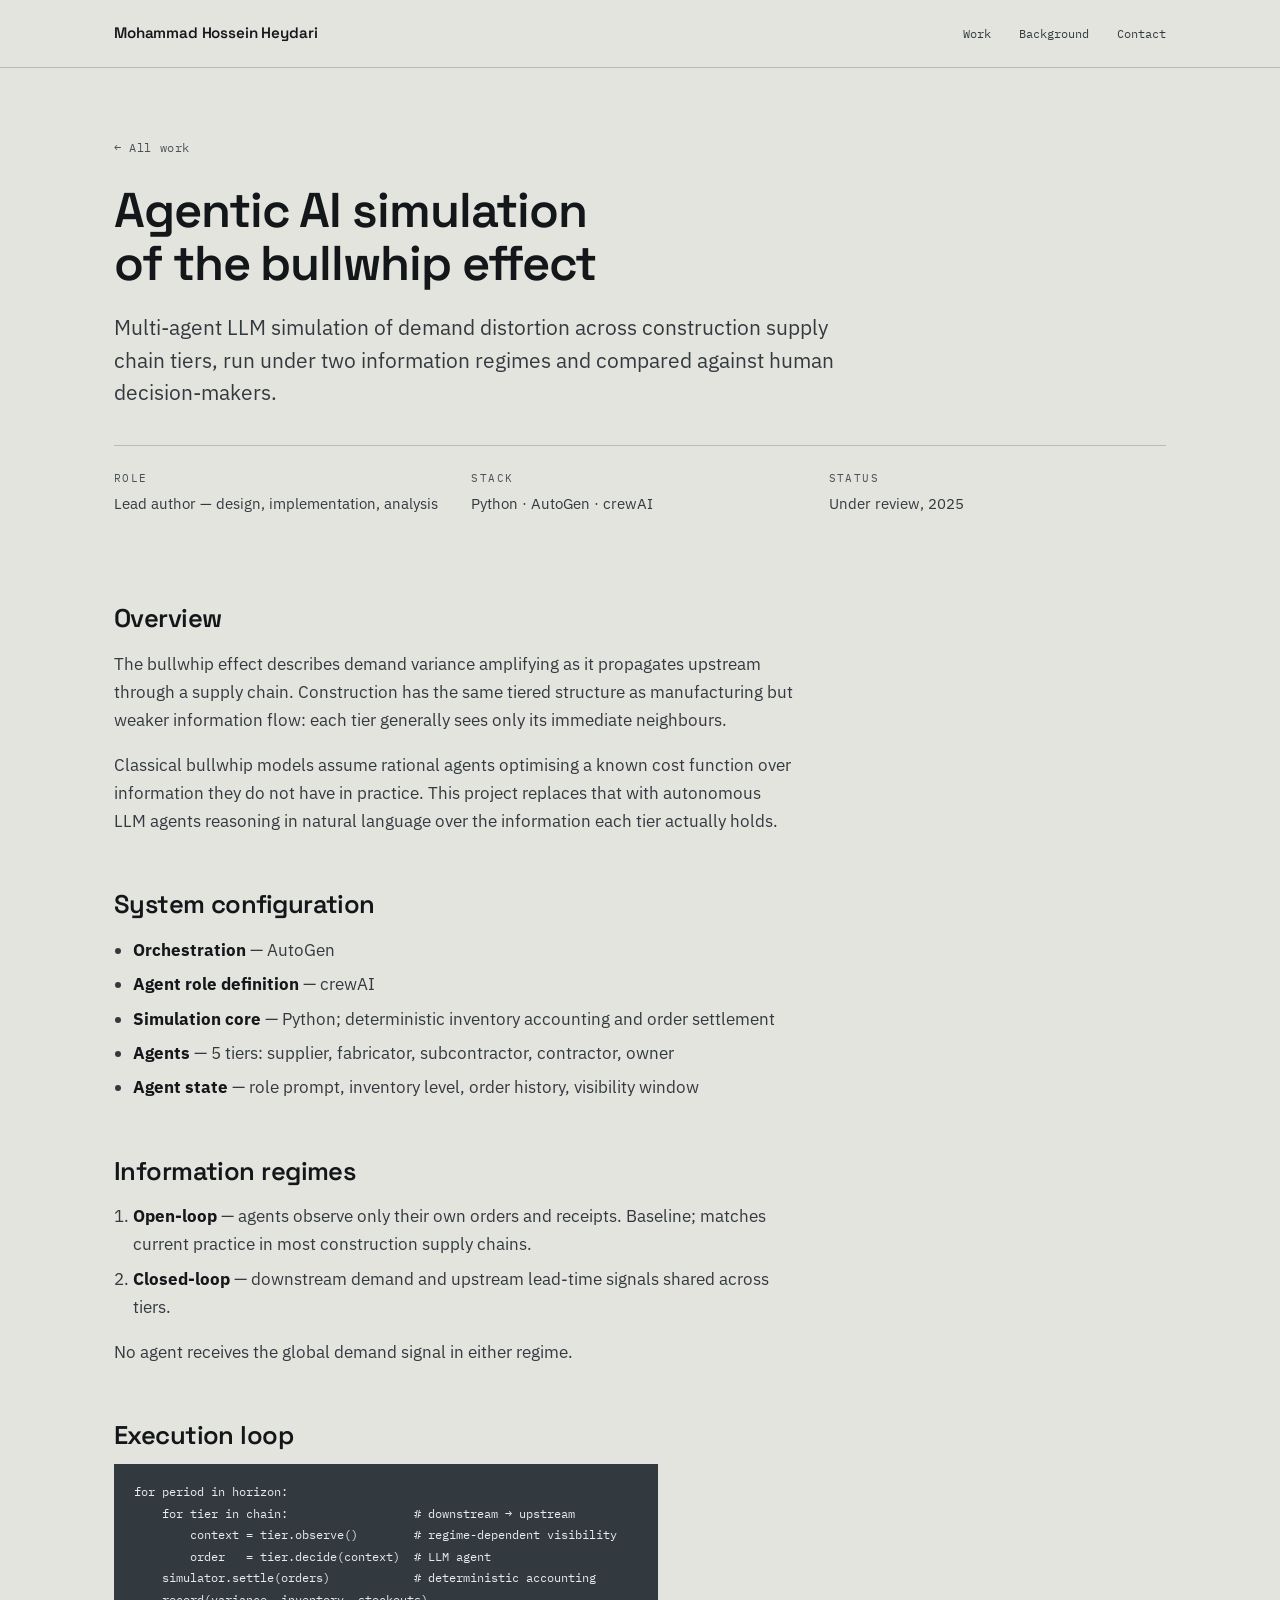
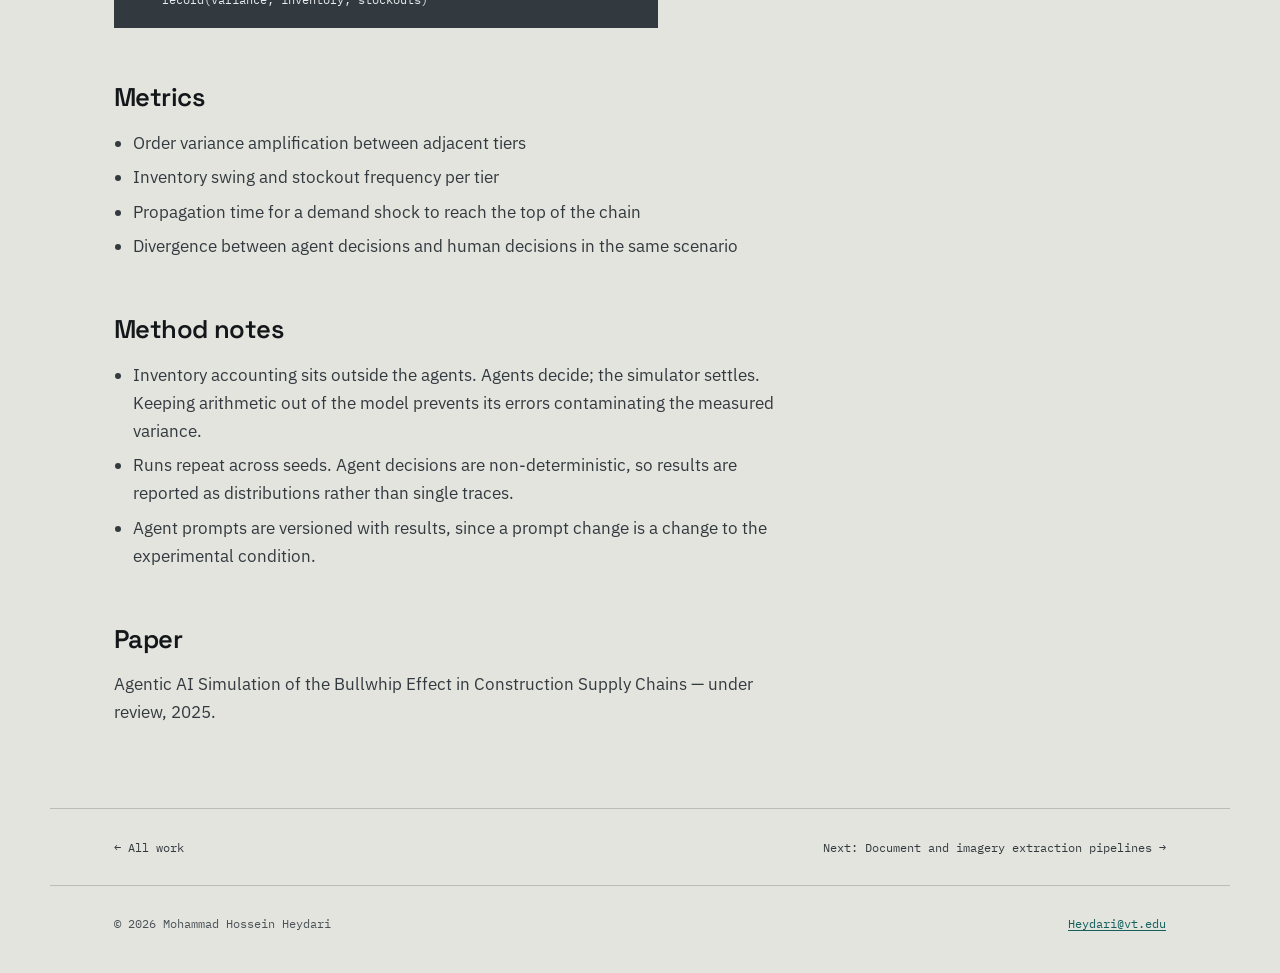
==== agentic-bullwhip.html @ 28dfcdeb "Add files via upload" ====
<!DOCTYPE html>
<html lang="en">
<head>
<meta charset="utf-8">
<meta name="viewport" content="width=device-width, initial-scale=1">
<title>Agentic AI simulation of the bullwhip effect — Mohammad Hossein Heydari</title>
<meta name="description" content="Multi-agent LLM simulation of demand distortion across five construction supply chain tiers, run under open-loop and closed-loop information regimes.">
<link rel="icon" href="../favicon.svg" type="image/svg+xml">
<link rel="preconnect" href="https://fonts.googleapis.com">
<link rel="preconnect" href="https://fonts.gstatic.com" crossorigin>
<link href="https://fonts.googleapis.com/css2?family=IBM+Plex+Mono:wght@400;500&family=IBM+Plex+Sans:wght@400;500;600&family=Space+Grotesk:wght@500;600;700&display=swap" rel="stylesheet">
<link rel="stylesheet" href="../style.css">
</head>
<body>

<a class="skip" href="#main">Skip to content</a>

<header class="masthead">
  <div class="wrap">
    <a class="wordmark" href="../index.html">Mohammad Hossein Heydari</a>
    <nav aria-label="Sections">
      <a href="../index.html#work">Work</a>
      <a href="../index.html#background">Background</a>
      <a href="../index.html#contact">Contact</a>
    </nav>
  </div>
</header>

<main id="main">

  <section class="doc wrap">
    <a class="back" href="../index.html#work">← All work</a>
    <h1>Agentic AI simulation of the bullwhip effect</h1>
    <p class="lede">
      Multi-agent LLM simulation of demand distortion across construction supply chain tiers, run
      under two information regimes and compared against human decision-makers.
    </p>

    <div class="doc-meta">
      <div><span class="k">Role</span><span class="v">Lead author — design, implementation, analysis</span></div>
      <div><span class="k">Stack</span><span class="v">Python · AutoGen · crewAI</span></div>
      <div><span class="k">Status</span><span class="v">Under review, 2025</span></div>
    </div>
  </section>

  <section class="prose wrap">

    <h2>Overview</h2>
    <p>
      The bullwhip effect describes demand variance amplifying as it propagates upstream through a
      supply chain. Construction has the same tiered structure as manufacturing but weaker
      information flow: each tier generally sees only its immediate neighbours.
    </p>
    <p>
      Classical bullwhip models assume rational agents optimising a known cost function over
      information they do not have in practice. This project replaces that with autonomous LLM
      agents reasoning in natural language over the information each tier actually holds.
    </p>

    <h2>System configuration</h2>
    <ul>
      <li><strong>Orchestration</strong> — AutoGen</li>
      <li><strong>Agent role definition</strong> — crewAI</li>
      <li><strong>Simulation core</strong> — Python; deterministic inventory accounting and order settlement</li>
      <li><strong>Agents</strong> — 5 tiers: supplier, fabricator, subcontractor, contractor, owner</li>
      <li><strong>Agent state</strong> — role prompt, inventory level, order history, visibility window</li>
    </ul>

    <h2>Information regimes</h2>
    <ol>
      <li><strong>Open-loop</strong> — agents observe only their own orders and receipts. Baseline; matches current practice in most construction supply chains.</li>
      <li><strong>Closed-loop</strong> — downstream demand and upstream lead-time signals shared across tiers.</li>
    </ol>
    <p>No agent receives the global demand signal in either regime.</p>

    <h2>Execution loop</h2>
    <pre><code>for period in horizon:
    for tier in chain:                  # downstream → upstream
        context = tier.observe()        # regime-dependent visibility
        order   = tier.decide(context)  # LLM agent
    simulator.settle(orders)            # deterministic accounting
    record(variance, inventory, stockouts)</code></pre>

    <h2>Metrics</h2>
    <ul>
      <li>Order variance amplification between adjacent tiers</li>
      <li>Inventory swing and stockout frequency per tier</li>
      <li>Propagation time for a demand shock to reach the top of the chain</li>
      <li>Divergence between agent decisions and human decisions in the same scenario</li>
    </ul>

    <h2>Method notes</h2>
    <ul>
      <li>Inventory accounting sits outside the agents. Agents decide; the simulator settles. Keeping arithmetic out of the model prevents its errors contaminating the measured variance.</li>
      <li>Runs repeat across seeds. Agent decisions are non-deterministic, so results are reported as distributions rather than single traces.</li>
      <li>Agent prompts are versioned with results, since a prompt change is a change to the experimental condition.</li>
    </ul>

    <h2>Paper</h2>
    <p>Agentic AI Simulation of the Bullwhip Effect in Construction Supply Chains — under review, 2025.</p>
  </section>

  <nav class="wrap pager" aria-label="More work">
    <a href="../index.html#work">← All work</a>
    <a href="document-pipelines.html">Next: Document and imagery extraction pipelines →</a>
  </nav>

</main>

<footer class="wrap colophon">
  <span>© 2026 Mohammad Hossein Heydari</span>
  <span><a href="mailto:Heydari@vt.edu">Heydari@vt.edu</a></span>
</footer>

</body>
</html>
---- style.css ----
/* ==========================================================================
   Mohammad Hossein Heydari
   Palette : concrete / graphite / hi-vis amber / deep teal
   Type    : Space Grotesk (display) · IBM Plex Sans (body) · IBM Plex Mono (data)
   ========================================================================== */

:root {
  --concrete:   #E4E4DF;
  --paper:      #F3F3EF;
  --ink:        #14171A;
  --graphite:   #333A3F;
  --graphite-2: #4A5257;
  --hivis:      #F0B429;
  --teal:       #14605C;
  --rule:       #BCBCB3;
  --rule-strong:#9C9C92;
  --rule-dark:  rgba(255, 255, 255, 0.14);

  --display: "Space Grotesk", "Helvetica Neue", sans-serif;
  --body:    "IBM Plex Sans", system-ui, -apple-system, sans-serif;
  --mono:    "IBM Plex Mono", ui-monospace, "SF Mono", monospace;

  --measure: 68ch;
  --gutter: clamp(1.25rem, 5vw, 5rem);
  --max: 1180px;
}

*, *::before, *::after { box-sizing: border-box; }

html {
  -webkit-text-size-adjust: 100%;
  scroll-behavior: smooth;
  scroll-padding-top: 5rem;
}

@media (prefers-reduced-motion: reduce) {
  html { scroll-behavior: auto; }
  *, *::before, *::after {
    animation-duration: 0.01ms !important;
    animation-iteration-count: 1 !important;
    transition-duration: 0.01ms !important;
  }
}

body {
  margin: 0;
  background: var(--concrete);
  color: var(--ink);
  font-family: var(--body);
  font-size: clamp(1rem, 0.96rem + 0.2vw, 1.0625rem);
  line-height: 1.65;
  -webkit-font-smoothing: antialiased;
}

img, svg, video, iframe { max-width: 100%; display: block; }

a {
  color: var(--teal);
  text-underline-offset: 0.18em;
  text-decoration-thickness: 1px;
}
a:hover { color: var(--ink); }

:focus-visible {
  outline: 2px solid var(--teal);
  outline-offset: 3px;
  border-radius: 2px;
}

.skip {
  position: absolute; left: -9999px; top: 0;
  background: var(--ink); color: var(--paper);
  padding: 0.75rem 1rem; z-index: 100;
}
.skip:focus { left: 0; }

.wrap {
  width: 100%;
  max-width: var(--max);
  margin-inline: auto;
  padding-inline: var(--gutter);
}

/* ---------- Type -------------------------------------------------------- */

h1, h2, h3, h4 {
  font-family: var(--display);
  font-weight: 600;
  line-height: 1.08;
  letter-spacing: -0.022em;
  margin: 0;
  text-wrap: balance;
}

.eyebrow {
  font-family: var(--mono);
  font-size: 0.72rem;
  letter-spacing: 0.16em;
  text-transform: uppercase;
  color: var(--graphite-2);
  margin: 0 0 1.25rem;
  max-width: none;
}

.lede {
  font-size: clamp(1.0625rem, 1rem + 0.45vw, 1.3125rem);
  line-height: 1.55;
  max-width: 56ch;
  color: var(--graphite);
}

p { max-width: var(--measure); }

/* ---------- Masthead ---------------------------------------------------- */

.masthead {
  border-bottom: 1px solid var(--rule);
  position: sticky;
  top: 0;
  background: color-mix(in srgb, var(--concrete) 92%, transparent);
  backdrop-filter: blur(8px);
  z-index: 50;
}

.masthead .wrap {
  display: flex;
  align-items: baseline;
  justify-content: space-between;
  gap: 0.75rem 1.5rem;
  padding-block: 0.9rem;
  flex-wrap: wrap;
}

.wordmark {
  font-family: var(--display);
  font-weight: 600;
  font-size: 0.95rem;
  letter-spacing: -0.01em;
  text-decoration: none;
  color: var(--ink);
}
.wordmark span { color: var(--graphite-2); font-weight: 400; }

.masthead nav {
  display: flex;
  gap: clamp(0.85rem, 2.5vw, 1.75rem);
  font-family: var(--mono);
  font-size: 0.78rem;
}
.masthead nav a {
  color: var(--graphite);
  text-decoration: none;
  display: inline-block;
  padding-block: 0.55rem;   /* 44px effective tap target */
}
.masthead nav a:hover { color: var(--ink); text-decoration: underline; }

/* ---------- Hero -------------------------------------------------------- */

.hero { padding-block: clamp(3.5rem, 9vw, 7rem) clamp(2rem, 5vw, 3.5rem); }

.hero h1 {
  font-size: clamp(2.05rem, 1.2rem + 4.2vw, 4.15rem);
  max-width: 19ch;
  margin-bottom: 1.5rem;
}
.hero h1 em {
  font-style: normal;
  box-shadow: inset 0 -0.34em 0 var(--hivis);
}

.hero-meta {
  margin-top: 2.5rem;
  display: flex;
  flex-wrap: wrap;
  gap: 0.6rem 1.5rem;
  font-family: var(--mono);
  font-size: 0.8rem;
  color: var(--graphite-2);
  max-width: none;
}
.hero-meta a { color: var(--graphite); display: inline-block; padding-block: 0.35rem; }

/* optional hero portrait — uncomment the <img> in index.html once photo.jpg exists */
.hero-top { display: grid; gap: clamp(1.5rem, 4vw, 3rem); align-items: start; }
@media (min-width: 860px) {
  .hero-top { grid-template-columns: minmax(0,1fr) 180px; }
  .hero-portrait { order: 2; }
}
.hero-portrait img {
  width: 100%;
  max-width: 180px;
  aspect-ratio: 1;
  object-fit: cover;
  border: 1px solid var(--rule-strong);
  filter: grayscale(1) contrast(1.04);
}

/* ---------- Signature: the chain ---------------------------------------- */

.chain {
  margin-top: clamp(2.75rem, 7vw, 4.5rem);
  border-top: 1px solid var(--rule);
  border-bottom: 1px solid var(--rule);
  padding-block: 1.75rem;
}

.chain svg { width: 100%; height: auto; overflow: visible; }

.chain .spine { stroke: var(--rule); stroke-width: 1.5; }
.chain .node-dot { fill: var(--concrete); stroke: var(--graphite); stroke-width: 1.5; }
.chain .node-label {
  font-family: var(--mono);
  font-size: 9.5px;
  letter-spacing: 0.08em;
  fill: var(--graphite-2);
  text-transform: uppercase;
}

.chain-caption {
  font-family: var(--mono);
  font-size: 0.7rem;
  letter-spacing: 0.13em;
  text-transform: uppercase;
  color: var(--graphite-2);
  margin: 1rem 0 0;
  max-width: none;
}

.pulse-fwd, .pulse-rev { r: 4.5; }
.pulse-fwd { fill: var(--hivis); animation: run-fwd 5.5s cubic-bezier(.5,0,.5,1) infinite; }
.pulse-rev { fill: var(--teal);  animation: run-rev 5.5s cubic-bezier(.5,0,.5,1) infinite 2.75s; }

@keyframes run-fwd {
  0%   { transform: translateX(0);     opacity: 0; }
  8%   { opacity: 1; }
  92%  { opacity: 1; }
  100% { transform: translateX(760px); opacity: 0; }
}
@keyframes run-rev {
  0%   { transform: translateX(760px); opacity: 0; }
  8%   { opacity: 1; }
  92%  { opacity: 1; }
  100% { transform: translateX(0);     opacity: 0; }
}
@media (prefers-reduced-motion: reduce) {
  .pulse-fwd, .pulse-rev { opacity: 1; }
  .pulse-rev { transform: translateX(760px); }
}

/* ---------- Sections ---------------------------------------------------- */

.section { padding-block: clamp(3.25rem, 8vw, 5.5rem); }
.section + .section { border-top: 1px solid var(--rule); }
.section + .band, .band + .section { border-top: none; }

.section-head { margin-bottom: clamp(2rem, 4vw, 3rem); }
.section-head h2 { font-size: clamp(1.5rem, 1.15rem + 1.5vw, 2.15rem); }
.section-head p { margin: 0.9rem 0 0; color: var(--graphite); }

.band { background: var(--graphite); color: var(--concrete); }
.band h2, .band h3 { color: var(--paper); }
.band .eyebrow, .band .section-head p { color: #B9C0C4; }
.band a { color: var(--hivis); }
.band a:hover { color: var(--paper); }

/* ---------- Work cards -------------------------------------------------- */

.work { display: grid; gap: 1.25rem; }
@media (min-width: 900px) { .work { grid-template-columns: 1fr 1fr; } }

.card {
  position: relative;
  background: var(--paper);
  border: 1px solid var(--rule-strong);
  padding: clamp(1.5rem, 3vw, 2.15rem);
  display: flex;
  flex-direction: column;
  gap: 0.85rem;
  transition: transform 180ms ease, box-shadow 180ms ease, border-color 180ms ease;
}
.card:hover {
  transform: translateY(-2px);
  border-color: var(--graphite-2);
  box-shadow: 0 8px 22px rgba(20, 23, 26, 0.09);
}
.card:focus-within { border-color: var(--teal); }

.card .kicker {
  font-family: var(--mono);
  font-size: 0.7rem;
  letter-spacing: 0.13em;
  text-transform: uppercase;
  color: var(--teal);
  margin: 0;
  max-width: none;
}
.card h3 { font-size: 1.2rem; letter-spacing: -0.015em; }

/* whole card clickable, link text still the accessible name */
.card h3 a { color: inherit; text-decoration: none; }
.card h3 a::after { content: ""; position: absolute; inset: 0; }
.card:hover h3 a { text-decoration: underline; }

.card p { margin: 0; font-size: 0.95rem; color: var(--graphite); max-width: none; }

.card-feature { border-left: 3px solid var(--hivis); }
@media (min-width: 900px) { .card-feature { grid-column: 1 / -1; } }
.card-feature h3 { font-size: clamp(1.35rem, 1.1rem + 1vw, 1.75rem); }

.tags {
  list-style: none;
  margin: 0.35rem 0 0;
  padding: 0;
  display: flex;
  flex-wrap: wrap;
  gap: 0.4rem;
}
.tags li {
  font-family: var(--mono);
  font-size: 0.7rem;
  padding: 0.2rem 0.5rem;
  border: 1px solid var(--rule);
  color: var(--graphite-2);
  background: var(--concrete);
}

.readmore {
  margin-top: auto;
  padding-top: 0.5rem;
  font-family: var(--mono);
  font-size: 0.74rem;
  letter-spacing: 0.06em;
  color: var(--teal);
  max-width: none;
}

/* ---------- Compact list ------------------------------------------------ */

.listing { list-style: none; margin: 0; padding: 0; }
.listing li {
  display: grid;
  gap: 0.15rem 1.5rem;
  padding-block: 0.95rem;
  border-bottom: 1px solid var(--rule);
  font-size: 0.94rem;
  color: var(--graphite);
}
@media (min-width: 720px) { .listing li { grid-template-columns: 5rem 1fr; } }
.listing .yr { font-family: var(--mono); font-size: 0.76rem; color: var(--graphite-2); }
.listing strong { color: var(--ink); font-weight: 600; }

/* ---------- Roles / timeline -------------------------------------------- */

.roles { display: grid; }

.role {
  display: grid;
  gap: 0.25rem 2rem;
  padding-block: 1.45rem;
  border-bottom: 1px solid var(--rule-dark);
}
@media (min-width: 780px) { .role { grid-template-columns: 12rem 1fr; align-items: baseline; } }
.role:last-child { border-bottom: none; }

.role .when { font-family: var(--mono); font-size: 0.76rem; color: #A9B2B7; max-width: none; }
.role h3 { font-size: 1.05rem; margin-bottom: 0.2rem; }
.role .where { font-size: 0.9rem; color: #B9C0C4; margin: 0 0 0.5rem; max-width: none; }
.role p { margin: 0; font-size: 0.94rem; color: #D5DADD; max-width: 64ch; }

/* ---------- Publications ------------------------------------------------ */

.pubs { list-style: none; margin: 0; padding: 0; }
.pub {
  display: grid;
  gap: 0.2rem 1.75rem;
  padding-block: 1.15rem;
  border-bottom: 1px solid var(--rule);
}
@media (min-width: 780px) { .pub { grid-template-columns: 5rem 1fr; } }
.pub .yr { font-family: var(--mono); font-size: 0.78rem; color: var(--graphite-2); max-width: none; }
.pub .title { font-weight: 500; margin: 0; max-width: none; }
.pub .venue { margin: 0.15rem 0 0; font-size: 0.88rem; color: var(--graphite-2); max-width: none; }
.pub em { color: var(--graphite); }

.status {
  display: inline-block;
  font-family: var(--mono);
  font-size: 0.66rem;
  letter-spacing: 0.08em;
  text-transform: uppercase;
  color: var(--teal);
  border: 1px solid currentColor;
  padding: 0.05rem 0.35rem;
  margin-left: 0.4rem;
  white-space: nowrap;
  vertical-align: 0.08em;
}

.pub-note { margin-top: 1.75rem; font-size: 0.94rem; }

/* ---------- Service / awards -------------------------------------------- */

.split { display: grid; gap: clamp(2rem, 5vw, 3.5rem); }
@media (min-width: 860px) { .split { grid-template-columns: 1fr 1fr; } }

.subhead {
  font-family: var(--mono);
  font-size: 0.72rem;
  font-weight: 500;
  letter-spacing: 0.13em;
  text-transform: uppercase;
  color: var(--graphite-2);
  padding-bottom: 0.6rem;
  margin-bottom: 1rem;
  border-bottom: 1px solid var(--rule);
}

.plain { list-style: none; margin: 0; padding: 0; display: grid; gap: 0.75rem; }
.plain li { font-size: 0.95rem; color: var(--graphite); }
.plain strong { color: var(--ink); font-weight: 600; }

.tally {
  display: grid;
  grid-template-columns: auto 1fr;
  gap: 0.3rem 1rem;
  margin: 0;
  font-size: 0.9rem;
}
.tally dt { color: var(--graphite); }
.tally dd { margin: 0; font-family: var(--mono); font-size: 0.82rem; color: var(--graphite-2); }

/* ---------- Toolkit ----------------------------------------------------- */

.kit { display: grid; gap: 1.75rem; }
@media (min-width: 720px)  { .kit { grid-template-columns: repeat(2, 1fr); } }
@media (min-width: 1000px) { .kit { grid-template-columns: repeat(4, 1fr); } }
.kit ul { list-style: none; margin: 0; padding: 0; display: grid; gap: 0.3rem; }
.kit li { font-size: 0.92rem; color: var(--graphite); }

/* ---------- Contact ----------------------------------------------------- */

.contact h2 { font-size: clamp(1.8rem, 1.2rem + 2.6vw, 3rem); max-width: 17ch; }
.contact .lede { margin-top: 1.35rem; }

.contact-links { margin-top: 2rem; display: flex; flex-wrap: wrap; gap: 0.75rem; }

.btn {
  font-family: var(--mono);
  font-size: 0.8rem;
  letter-spacing: 0.05em;
  text-decoration: none;
  padding: 0.7rem 1.1rem;
  border: 1px solid var(--ink);
  color: var(--ink);
  background: transparent;
  transition: background 160ms ease, color 160ms ease;
}
.btn:hover { background: var(--ink); color: var(--concrete); }
.btn-primary { background: var(--hivis); border-color: var(--hivis); }
.btn-primary:hover { background: var(--ink); border-color: var(--ink); }

.colophon {
  border-top: 1px solid var(--rule);
  padding-block: 1.75rem 2.5rem;
  font-family: var(--mono);
  font-size: 0.72rem;
  color: var(--graphite-2);
  display: flex;
  justify-content: space-between;
  flex-wrap: wrap;
  gap: 0.5rem;
}

/* ---------- Interior pages ---------------------------------------------- */

.doc { padding-block: clamp(2.25rem, 6vw, 4rem) 2rem; }
.doc h1 { font-size: clamp(1.9rem, 1.2rem + 3vw, 3.05rem); max-width: 20ch; margin-top: 1.5rem; }
.doc .lede { margin-top: 1.35rem; }

.doc-meta {
  margin-top: 2.25rem;
  padding-top: 1.5rem;
  border-top: 1px solid var(--rule);
  display: grid;
  gap: 1.25rem;
}
@media (min-width: 720px) { .doc-meta { grid-template-columns: repeat(3, 1fr); } }
.doc-meta div { display: grid; gap: 0.3rem; align-content: start; }
.doc-meta .k {
  font-family: var(--mono);
  font-size: 0.68rem;
  letter-spacing: 0.13em;
  text-transform: uppercase;
  color: var(--graphite-2);
}
.doc-meta .v { font-size: 0.94rem; color: var(--graphite); }

.prose { padding-bottom: clamp(2.5rem, 6vw, 4rem); }
.prose h2 {
  font-size: clamp(1.25rem, 1.05rem + 0.9vw, 1.6rem);
  margin-top: clamp(2.5rem, 5vw, 3.5rem);
  margin-bottom: 0.9rem;
}
.prose h3 { font-size: 1.05rem; margin-top: 2rem; margin-bottom: 0.5rem; }
.prose p, .prose li { color: var(--graphite); }
.prose ul, .prose ol { max-width: var(--measure); padding-left: 1.2rem; }
.prose li { margin-bottom: 0.4rem; }
.prose strong { color: var(--ink); }

.prose pre {
  background: var(--graphite);
  color: #E8ECEE;
  padding: 1.1rem 1.25rem;
  overflow-x: auto;
  font-family: var(--mono);
  font-size: 0.84rem;
  line-height: 1.6;
  max-width: var(--measure);
}
.prose code { font-family: var(--mono); font-size: 0.88em; }
.prose p code, .prose li code {
  background: var(--paper);
  border: 1px solid var(--rule);
  padding: 0.05rem 0.3rem;
}

.callout {
  border-left: 3px solid var(--hivis);
  background: var(--paper);
  padding: 1.1rem 1.35rem;
  margin: 2rem 0;
  max-width: var(--measure);
}
.callout p { margin: 0; }

/* video / demo embed — 16:9, responsive */
.media { margin: 2rem 0; max-width: var(--measure); }
.media-frame {
  position: relative;
  aspect-ratio: 16 / 9;
  background: var(--graphite);
  border: 1px solid var(--rule);
  overflow: hidden;
}
.media-frame iframe,
.media-frame video { position: absolute; inset: 0; width: 100%; height: 100%; border: 0; }
.media-frame .pending {
  position: absolute;
  inset: 0;
  display: grid;
  place-content: center;
  gap: 0.5rem;
  text-align: center;
  padding: 1.5rem;
  font-family: var(--mono);
  font-size: 0.78rem;
  letter-spacing: 0.08em;
  text-transform: uppercase;
  color: #9AA3A8;
}
.media figcaption {
  font-family: var(--mono);
  font-size: 0.74rem;
  color: var(--graphite-2);
  margin-top: 0.6rem;
}

/* prev / next */
.pager {
  border-top: 1px solid var(--rule);
  padding-block: 1.75rem;
  display: flex;
  justify-content: space-between;
  gap: 1rem;
  flex-wrap: wrap;
  font-family: var(--mono);
  font-size: 0.78rem;
}
.pager a { color: var(--graphite); text-decoration: none; }
.pager a:hover { color: var(--ink); text-decoration: underline; }

.back {
  font-family: var(--mono);
  font-size: 0.76rem;
  letter-spacing: 0.05em;
  text-decoration: none;
  color: var(--graphite-2);
}
.back:hover { color: var(--ink); }


/* ---------- Print --------------------------------------------------------
   Recruiters print and save to PDF. Drop the chrome, keep the content. */

@media print {
  .masthead, .pager, .contact-links, .skip, .chain, .readmore { display: none; }
  body { background: #fff; color: #000; font-size: 10.5pt; line-height: 1.45; }
  .wrap { max-width: none; padding-inline: 0; }
  .section { padding-block: 1.2rem; border-top: 1px solid #999; }
  .band { background: #fff !important; color: #000 !important; }
  .band h2, .band h3, .role h3 { color: #000 !important; }
  .role p, .role .where, .role .when, .band .eyebrow { color: #333 !important; }
  .card { border: 1px solid #999; break-inside: avoid; box-shadow: none; transform: none; }
  .work { grid-template-columns: 1fr 1fr; }
  .card-feature { grid-column: 1 / -1; }
  a { color: #000; text-decoration: none; }
  .hero-meta a::after { content: " (" attr(href) ")"; font-size: 8pt; color: #555; }
  h1 { font-size: 20pt; }
  h2 { font-size: 13pt; }
  .pub, .listing li, .role { break-inside: avoid; }
}
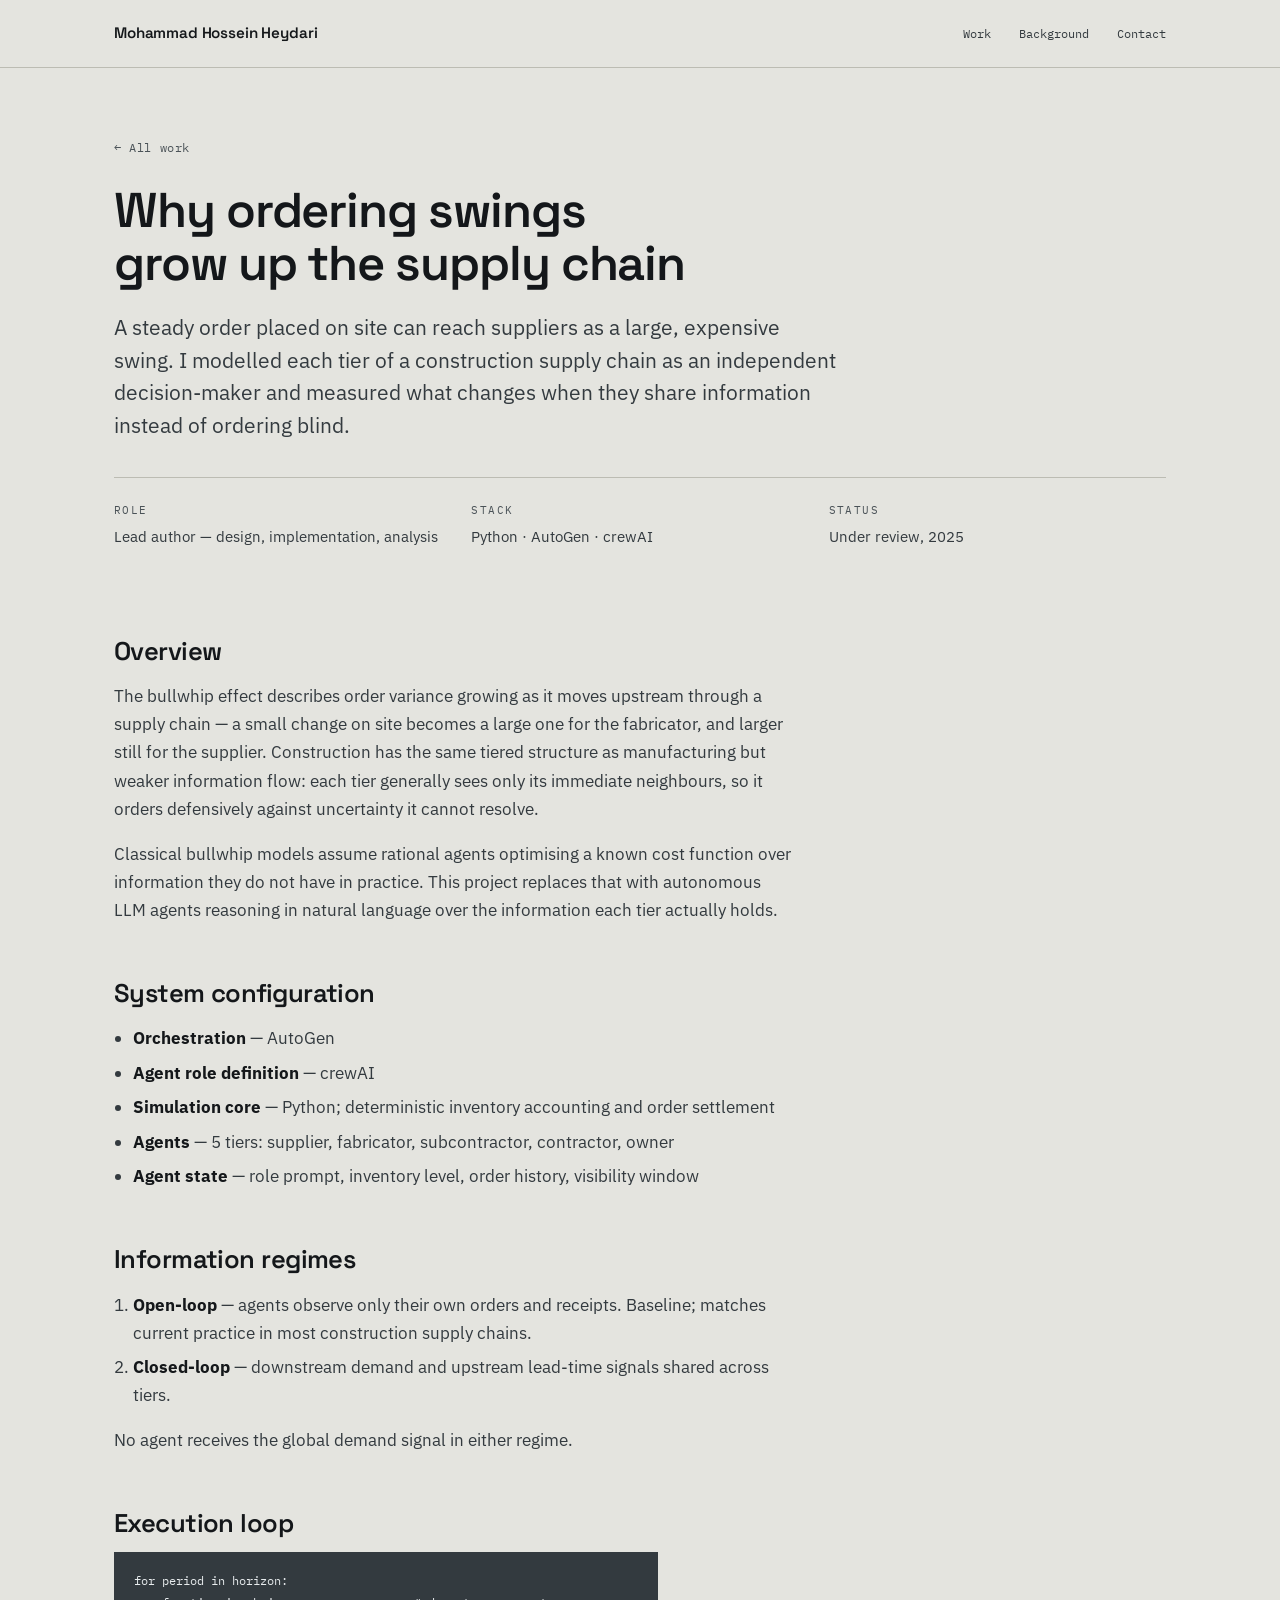
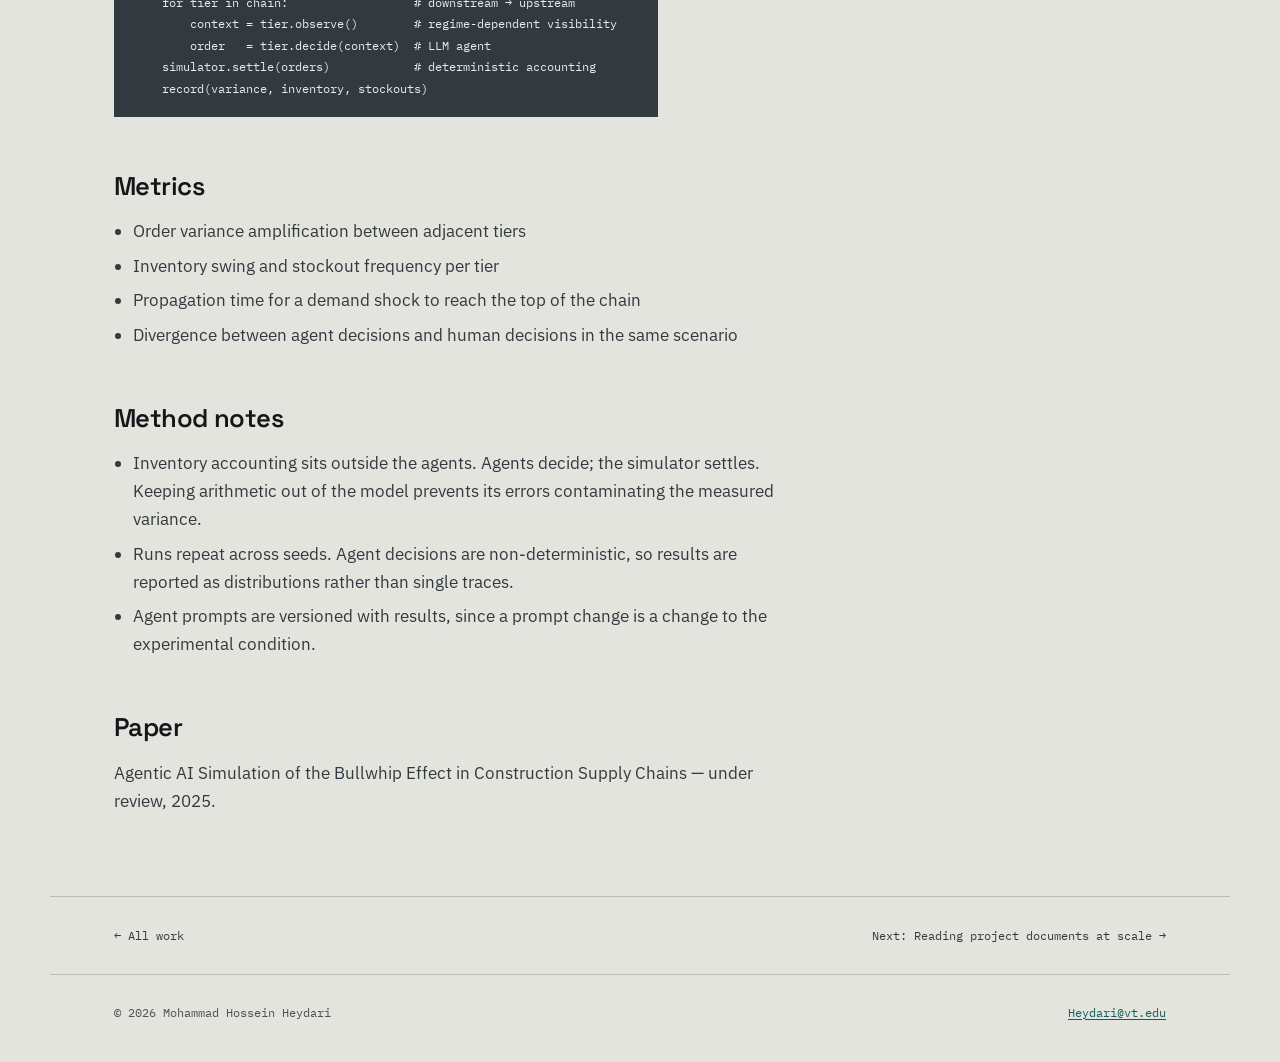
==== commit ac94b7d2: "Add files via upload" ====
--- a/agentic-bullwhip.html
+++ b/agentic-bullwhip.html
@@ -3,7 +3,7 @@
 <head>
 <meta charset="utf-8">
 <meta name="viewport" content="width=device-width, initial-scale=1">
-<title>Agentic AI simulation of the bullwhip effect — Mohammad Hossein Heydari</title>
+<title>Why ordering swings grow up the supply chain — Mohammad Hossein Heydari</title>
 <meta name="description" content="Multi-agent LLM simulation of demand distortion across five construction supply chain tiers, run under open-loop and closed-loop information regimes.">
 <link rel="icon" href="../favicon.svg" type="image/svg+xml">
 <link rel="preconnect" href="https://fonts.googleapis.com">
@@ -30,10 +30,11 @@
 
   <section class="doc wrap">
     <a class="back" href="../index.html#work">← All work</a>
-    <h1>Agentic AI simulation of the bullwhip effect</h1>
+    <h1>Why ordering swings grow up the supply chain</h1>
     <p class="lede">
-      Multi-agent LLM simulation of demand distortion across construction supply chain tiers, run
-      under two information regimes and compared against human decision-makers.
+      A steady order placed on site can reach suppliers as a large, expensive swing. I modelled
+      each tier of a construction supply chain as an independent decision-maker and measured what
+      changes when they share information instead of ordering blind.
     </p>
 
     <div class="doc-meta">
@@ -47,9 +48,11 @@
 
     <h2>Overview</h2>
     <p>
-      The bullwhip effect describes demand variance amplifying as it propagates upstream through a
-      supply chain. Construction has the same tiered structure as manufacturing but weaker
-      information flow: each tier generally sees only its immediate neighbours.
+      The bullwhip effect describes order variance growing as it moves upstream through a supply
+      chain — a small change on site becomes a large one for the fabricator, and larger still for
+      the supplier. Construction has the same tiered structure as manufacturing but weaker
+      information flow: each tier generally sees only its immediate neighbours, so it orders
+      defensively against uncertainty it cannot resolve.
     </p>
     <p>
       Classical bullwhip models assume rational agents optimising a known cost function over
@@ -102,7 +105,7 @@
 
   <nav class="wrap pager" aria-label="More work">
     <a href="../index.html#work">← All work</a>
-    <a href="document-pipelines.html">Next: Document and imagery extraction pipelines →</a>
+    <a href="document-pipelines.html">Next: Reading project documents at scale →</a>
   </nav>
 
 </main>
--- a/style.css
+++ b/style.css
@@ -196,56 +196,37 @@
   filter: grayscale(1) contrast(1.04);
 }
 
-/* ---------- Signature: the chain ---------------------------------------- */
-
-.chain {
+/* ---------- Signature: settling the supply chain ------------------------- */
+
+.whip {
   margin-top: clamp(2.75rem, 7vw, 4.5rem);
   border-top: 1px solid var(--rule);
   border-bottom: 1px solid var(--rule);
-  padding-block: 1.75rem;
-}
-
-.chain svg { width: 100%; height: auto; overflow: visible; }
-
-.chain .spine { stroke: var(--rule); stroke-width: 1.5; }
-.chain .node-dot { fill: var(--concrete); stroke: var(--graphite); stroke-width: 1.5; }
-.chain .node-label {
+  padding: 1.75rem 0 1.4rem;
+}
+
+.whip svg { width: 100%; height: auto; overflow: visible; display: block; }
+
+.whip-node { fill: var(--concrete); stroke: var(--graphite); stroke-width: 1.4; }
+.whip-end {
   font-family: var(--mono);
   font-size: 9.5px;
-  letter-spacing: 0.08em;
+  letter-spacing: 0.1em;
   fill: var(--graphite-2);
   text-transform: uppercase;
 }
 
-.chain-caption {
+.whip-wave { fill: none; stroke-width: 2.4; stroke-linecap: round; stroke-linejoin: round; }
+.whip-fill { stroke: none; }
+
+.whip-cap {
   font-family: var(--mono);
   font-size: 0.7rem;
-  letter-spacing: 0.13em;
-  text-transform: uppercase;
-  color: var(--graphite-2);
-  margin: 1rem 0 0;
-  max-width: none;
-}
-
-.pulse-fwd, .pulse-rev { r: 4.5; }
-.pulse-fwd { fill: var(--hivis); animation: run-fwd 5.5s cubic-bezier(.5,0,.5,1) infinite; }
-.pulse-rev { fill: var(--teal);  animation: run-rev 5.5s cubic-bezier(.5,0,.5,1) infinite 2.75s; }
-
-@keyframes run-fwd {
-  0%   { transform: translateX(0);     opacity: 0; }
-  8%   { opacity: 1; }
-  92%  { opacity: 1; }
-  100% { transform: translateX(760px); opacity: 0; }
-}
-@keyframes run-rev {
-  0%   { transform: translateX(760px); opacity: 0; }
-  8%   { opacity: 1; }
-  92%  { opacity: 1; }
-  100% { transform: translateX(0);     opacity: 0; }
-}
-@media (prefers-reduced-motion: reduce) {
-  .pulse-fwd, .pulse-rev { opacity: 1; }
-  .pulse-rev { transform: translateX(760px); }
+  letter-spacing: 0.06em;
+  color: var(--graphite-2);
+  margin: 1.1rem 0 0;
+  max-width: 62ch;
+  line-height: 1.7;
 }
 
 /* ---------- Sections ---------------------------------------------------- */
@@ -594,7 +575,7 @@
    Recruiters print and save to PDF. Drop the chrome, keep the content. */
 
 @media print {
-  .masthead, .pager, .contact-links, .skip, .chain, .readmore { display: none; }
+  .masthead, .pager, .contact-links, .skip, .whip, .readmore { display: none; }
   body { background: #fff; color: #000; font-size: 10.5pt; line-height: 1.45; }
   .wrap { max-width: none; padding-inline: 0; }
   .section { padding-block: 1.2rem; border-top: 1px solid #999; }
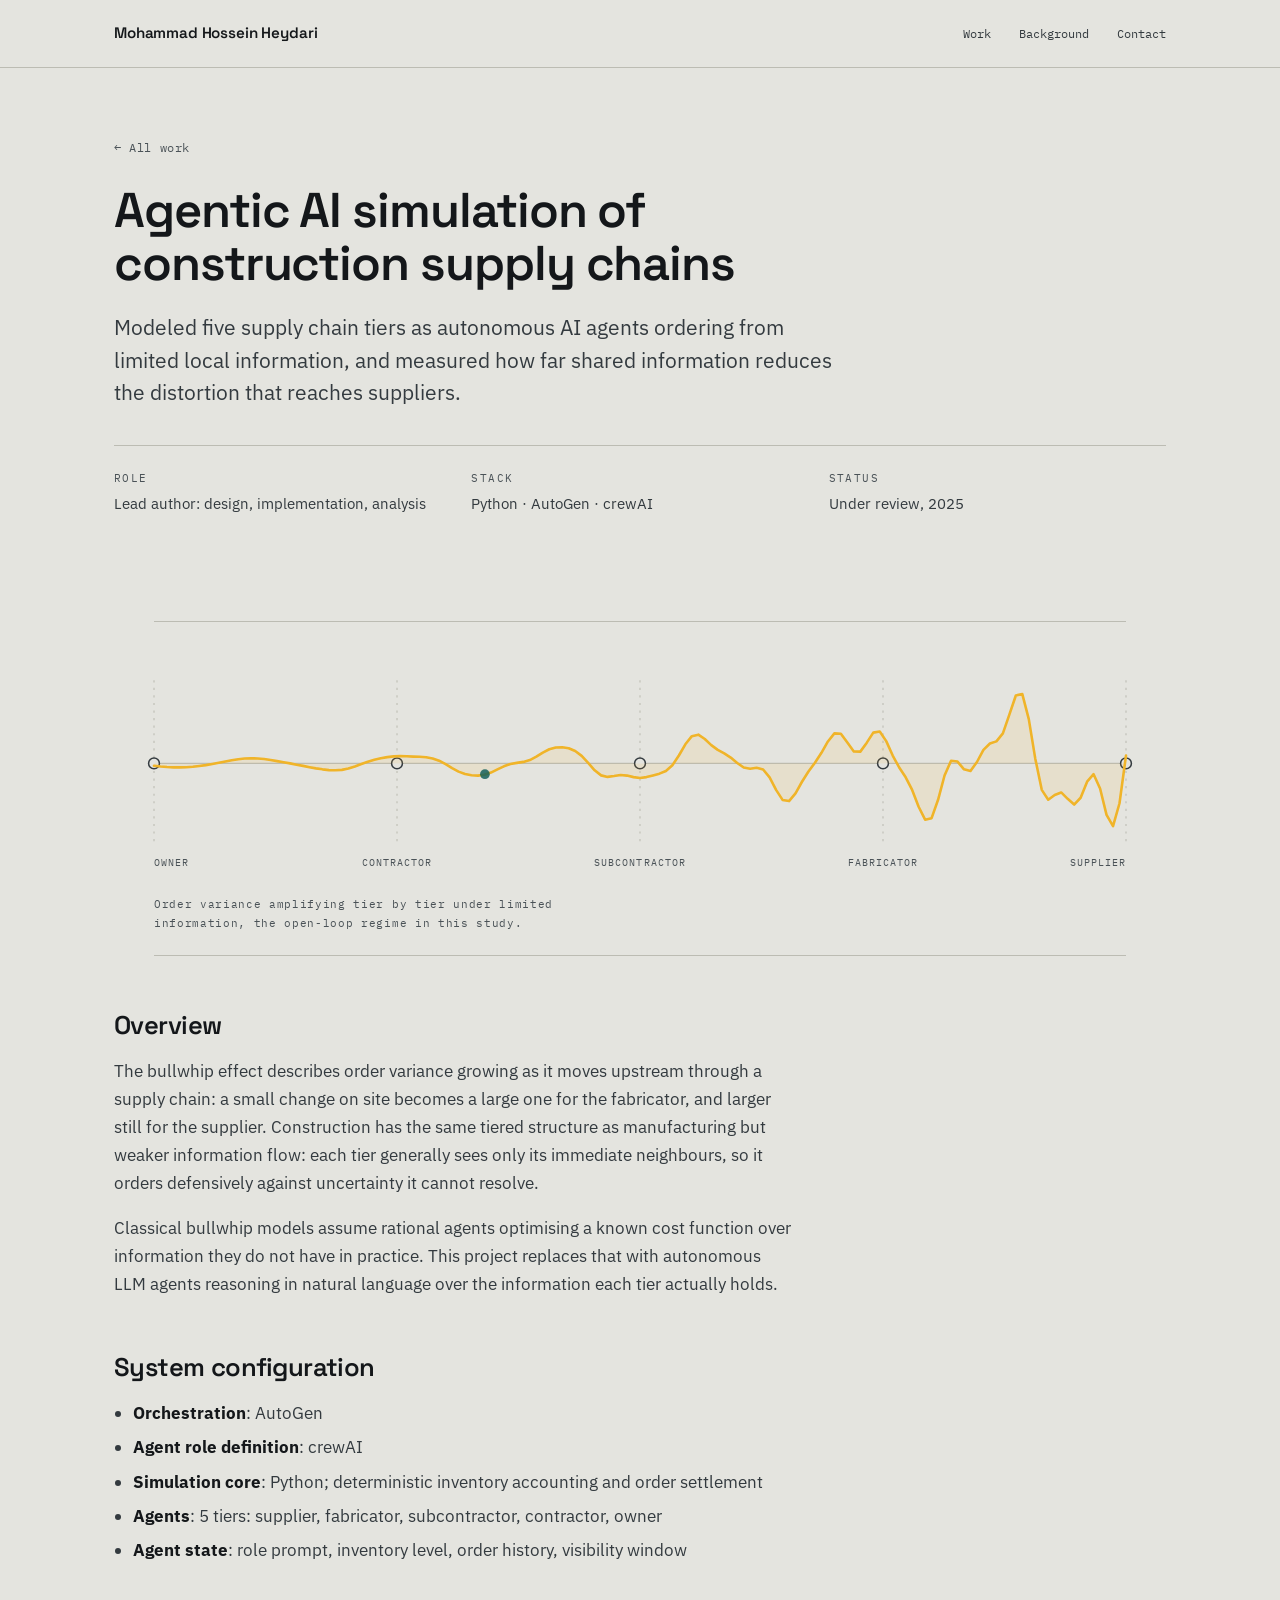
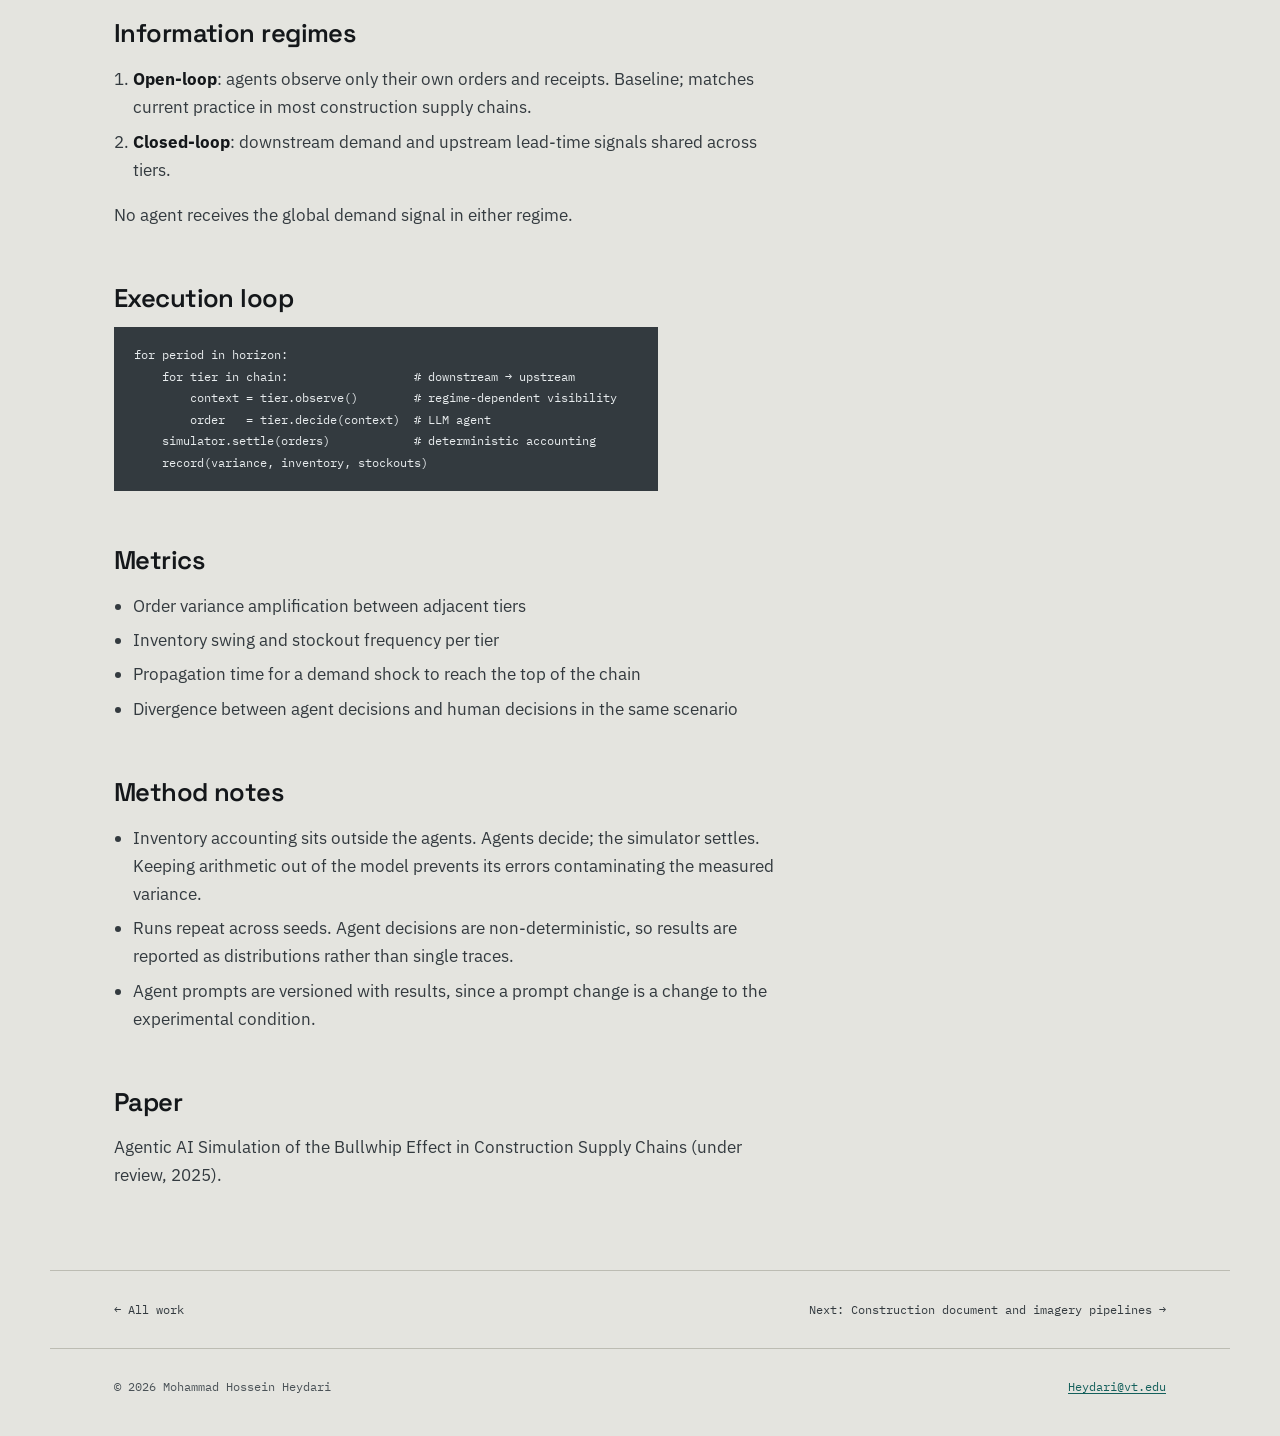
==== commit 2233ecd0: "Add files via upload" ====
--- a/agentic-bullwhip.html
+++ b/agentic-bullwhip.html
@@ -3,7 +3,7 @@
 <head>
 <meta charset="utf-8">
 <meta name="viewport" content="width=device-width, initial-scale=1">
-<title>Why ordering swings grow up the supply chain — Mohammad Hossein Heydari</title>
+<title>Agentic AI simulation of construction supply chains — Mohammad Hossein Heydari</title>
 <meta name="description" content="Multi-agent LLM simulation of demand distortion across five construction supply chain tiers, run under open-loop and closed-loop information regimes.">
 <link rel="icon" href="../favicon.svg" type="image/svg+xml">
 <link rel="preconnect" href="https://fonts.googleapis.com">
@@ -19,7 +19,7 @@
   <div class="wrap">
     <a class="wordmark" href="../index.html">Mohammad Hossein Heydari</a>
     <nav aria-label="Sections">
-      <a href="../index.html#work">Work</a>
+      <a href="../index.html#projects">Work</a>
       <a href="../index.html#background">Background</a>
       <a href="../index.html#contact">Contact</a>
     </nav>
@@ -29,16 +29,16 @@
 <main id="main">
 
   <section class="doc wrap">
-    <a class="back" href="../index.html#work">← All work</a>
-    <h1>Why ordering swings grow up the supply chain</h1>
+    <a class="back" href="../index.html#projects">← All work</a>
+    <h1>Agentic AI simulation of construction supply chains</h1>
     <p class="lede">
-      A steady order placed on site can reach suppliers as a large, expensive swing. I modelled
-      each tier of a construction supply chain as an independent decision-maker and measured what
-      changes when they share information instead of ordering blind.
+      Modeled five supply chain tiers as autonomous AI agents ordering from limited local
+      information, and measured how far shared information reduces the distortion that reaches
+      suppliers.
     </p>
 
     <div class="doc-meta">
-      <div><span class="k">Role</span><span class="v">Lead author — design, implementation, analysis</span></div>
+      <div><span class="k">Role</span><span class="v">Lead author: design, implementation, analysis</span></div>
       <div><span class="k">Stack</span><span class="v">Python · AutoGen · crewAI</span></div>
       <div><span class="k">Status</span><span class="v">Under review, 2025</span></div>
     </div>
@@ -46,10 +46,25 @@
 
   <section class="prose wrap">
 
+    <figure class="whip">
+      <svg id="whipSvg" viewBox="0 0 900 210" role="img" aria-labelledby="whip-title">
+        <title id="whip-title">A steady ordering signal at the owner grows into large erratic swings by the supplier.</title>
+        <line x1="0" y1="105" x2="900" y2="105" stroke="var(--rule)" stroke-width="1"></line>
+        <g id="whipTiers"></g>
+        <path id="whipFill" class="whip-fill" fill="var(--hivis)"></path>
+        <path id="whipWave" class="whip-wave" stroke="var(--hivis)"></path>
+        <circle id="whipPulse" r="4.5" fill="var(--teal)" opacity="0"></circle>
+      </svg>
+      <figcaption class="whip-cap">
+        Order variance amplifying tier by tier under limited information, the open-loop regime in
+        this study.
+      </figcaption>
+    </figure>
+
     <h2>Overview</h2>
     <p>
       The bullwhip effect describes order variance growing as it moves upstream through a supply
-      chain — a small change on site becomes a large one for the fabricator, and larger still for
+      chain: a small change on site becomes a large one for the fabricator, and larger still for
       the supplier. Construction has the same tiered structure as manufacturing but weaker
       information flow: each tier generally sees only its immediate neighbours, so it orders
       defensively against uncertainty it cannot resolve.
@@ -62,17 +77,17 @@
 
     <h2>System configuration</h2>
     <ul>
-      <li><strong>Orchestration</strong> — AutoGen</li>
-      <li><strong>Agent role definition</strong> — crewAI</li>
-      <li><strong>Simulation core</strong> — Python; deterministic inventory accounting and order settlement</li>
-      <li><strong>Agents</strong> — 5 tiers: supplier, fabricator, subcontractor, contractor, owner</li>
-      <li><strong>Agent state</strong> — role prompt, inventory level, order history, visibility window</li>
+      <li><strong>Orchestration</strong>: AutoGen</li>
+      <li><strong>Agent role definition</strong>: crewAI</li>
+      <li><strong>Simulation core</strong>: Python; deterministic inventory accounting and order settlement</li>
+      <li><strong>Agents</strong>: 5 tiers: supplier, fabricator, subcontractor, contractor, owner</li>
+      <li><strong>Agent state</strong>: role prompt, inventory level, order history, visibility window</li>
     </ul>
 
     <h2>Information regimes</h2>
     <ol>
-      <li><strong>Open-loop</strong> — agents observe only their own orders and receipts. Baseline; matches current practice in most construction supply chains.</li>
-      <li><strong>Closed-loop</strong> — downstream demand and upstream lead-time signals shared across tiers.</li>
+      <li><strong>Open-loop</strong>: agents observe only their own orders and receipts. Baseline; matches current practice in most construction supply chains.</li>
+      <li><strong>Closed-loop</strong>: downstream demand and upstream lead-time signals shared across tiers.</li>
     </ol>
     <p>No agent receives the global demand signal in either regime.</p>
 
@@ -100,12 +115,12 @@
     </ul>
 
     <h2>Paper</h2>
-    <p>Agentic AI Simulation of the Bullwhip Effect in Construction Supply Chains — under review, 2025.</p>
+    <p>Agentic AI Simulation of the Bullwhip Effect in Construction Supply Chains (under review, 2025).</p>
   </section>
 
   <nav class="wrap pager" aria-label="More work">
-    <a href="../index.html#work">← All work</a>
-    <a href="document-pipelines.html">Next: Reading project documents at scale →</a>
+    <a href="../index.html#projects">← All work</a>
+    <a href="document-pipelines.html">Next: Construction document and imagery pipelines →</a>
   </nav>
 
 </main>
@@ -115,5 +130,86 @@
   <span><a href="mailto:Heydari@vt.edu">Heydari@vt.edu</a></span>
 </footer>
 
+
+<script>
+(function () {
+  var svg = document.getElementById("whipSvg");
+  if (!svg) return;
+  var W = 900, MID = 105;
+  var tiers = ["Owner", "Contractor", "Subcontractor", "Fabricator", "Supplier"];
+  var NS = "http://www.w3.org/2000/svg";
+  var gT = document.getElementById("whipTiers");
+
+  tiers.forEach(function (t, i) {
+    var x = i * (W / (tiers.length - 1));
+    var grid = document.createElementNS(NS, "line");
+    grid.setAttribute("x1", x); grid.setAttribute("y1", 28);
+    grid.setAttribute("x2", x); grid.setAttribute("y2", 182);
+    grid.setAttribute("stroke", "var(--rule)");
+    grid.setAttribute("stroke-width", "1");
+    grid.setAttribute("stroke-dasharray", "2 5");
+    gT.appendChild(grid);
+
+    var dot = document.createElementNS(NS, "circle");
+    dot.setAttribute("cx", x); dot.setAttribute("cy", MID);
+    dot.setAttribute("r", "5"); dot.setAttribute("class", "whip-node");
+    gT.appendChild(dot);
+
+    var lbl = document.createElementNS(NS, "text");
+    lbl.setAttribute("x", x); lbl.setAttribute("y", 200);
+    lbl.setAttribute("text-anchor", i === 0 ? "start" : i === tiers.length - 1 ? "end" : "middle");
+    lbl.setAttribute("class", "whip-end");
+    lbl.textContent = t;
+    gT.appendChild(lbl);
+  });
+
+  var wave = document.getElementById("whipWave");
+  var fill = document.getElementById("whipFill");
+  var pulse = document.getElementById("whipPulse");
+
+  function amp(x) { var p = x / W; return 6 + Math.pow(p, 1.75) * 70; }
+
+  function build(t) {
+    var d = "";
+    for (var x = 0; x <= W; x += 6) {
+      var p = x / W;
+      var f1 = Math.sin((x * 0.045) + t * 1.5);
+      var f2 = Math.sin((x * 0.105) + t * 2.2) * p * 0.62;
+      var f3 = Math.sin((x * 0.185) - t * 1.05) * p * p * 0.40;
+      var y = MID - amp(x) * (f1 + f2 + f3) / 1.6;
+      d += (x === 0 ? "M" : "L") + x.toFixed(1) + " " + y.toFixed(1) + " ";
+    }
+    wave.setAttribute("d", d);
+    fill.setAttribute("d", d + "L" + W + " " + MID + " L0 " + MID + " Z");
+    fill.setAttribute("opacity", "0.1");
+  }
+
+  if (window.matchMedia("(prefers-reduced-motion: reduce)").matches) {
+    build(0.6);
+    return;
+  }
+
+  var t0 = null, raf;
+  function frame(now) {
+    if (t0 === null) t0 = now;
+    var secs = (now - t0) / 1000;
+    var t = secs * 1.05;
+    build(t);
+    var prog = (secs / 7) % 1;
+    var px = prog * W;
+    var f1 = Math.sin((px * 0.045) + t * 1.5);
+    pulse.setAttribute("cx", px.toFixed(1));
+    pulse.setAttribute("cy", (MID - amp(px) * f1 / 1.6).toFixed(1));
+    pulse.setAttribute("opacity", prog < 0.05 || prog > 0.95 ? 0 : 0.85);
+    raf = requestAnimationFrame(frame);
+  }
+  raf = requestAnimationFrame(frame);
+
+  document.addEventListener("visibilitychange", function () {
+    if (document.hidden) { cancelAnimationFrame(raf); }
+    else { t0 = null; raf = requestAnimationFrame(frame); }
+  });
+})();
+</script>
 </body>
 </html>
--- a/style.css
+++ b/style.css
@@ -229,6 +229,119 @@
   line-height: 1.7;
 }
 
+/* ---------- Signature: supply, plan, build ------------------------------- */
+
+.flow { margin-top: clamp(2.75rem, 7vw, 4.25rem); }
+.flow svg { width: 100%; height: auto; display: block; overflow: visible; }
+
+.flow path, .flow line {
+  fill: none;
+  stroke: var(--graphite);
+  stroke-width: 1.6;
+  stroke-linecap: round;
+  stroke-linejoin: round;
+}
+.flow .inner { stroke: var(--graphite-2); stroke-width: 1; opacity: 0.72; }
+.flow .arc   { stroke: var(--graphite-2); stroke-width: 1; opacity: 0.55; stroke-dasharray: 3 5; }
+.flow .node  { fill: var(--concrete); stroke: var(--graphite); stroke-width: 1.4; }
+.flow .am    { stroke: var(--hivis); stroke-width: 2.6; }
+.flow .mat   { fill: var(--hivis); stroke: none; }
+.flow .sig   { fill: var(--teal); stroke: none; }
+
+.flow-cap {
+  font-family: var(--mono);
+  font-size: 0.72rem;
+  letter-spacing: 0.04em;
+  color: var(--graphite-2);
+  margin: 1.1rem 0 0;
+  max-width: 62ch;
+  line-height: 1.7;
+}
+
+.flow .zone {
+  font-family: var(--mono);
+  font-size: 9.5px;
+  letter-spacing: 0.12em;
+  fill: var(--graphite-2);
+  text-transform: uppercase;
+  opacity: 0;
+  animation: flowFade 0.6s ease forwards;
+}
+.flow .z1 { animation-delay: 0.8s; }
+.flow .z2 { animation-delay: 2.2s; }
+.flow .z3 { animation-delay: 4.2s; }
+@keyframes flowFade { to { opacity: 1; } }
+
+.flow .draw { stroke-dasharray: 1; stroke-dashoffset: 1; animation: flowDraw 0.7s ease-out forwards; }
+.flow .t0 { animation-delay: 0.1s; }
+.flow .t1 { animation-delay: 0.5s; }
+.flow .t2 { animation-delay: 1.2s; }
+.flow .g1 { animation-delay: 2.3s; animation-duration: 0.9s; }
+.flow .g2 { animation-delay: 2.8s; animation-duration: 1s; }
+.flow .g3 { animation-delay: 3.3s; animation-duration: 0.9s; }
+.flow .t4 { animation-delay: 3.5s; }
+.flow .l1 { animation-delay: 3.9s; }
+.flow .l2 { animation-delay: 4.6s; }
+.flow .l3 { animation-delay: 5.3s; }
+.flow .l4 { animation-delay: 6s; }
+.flow .l5 { animation-delay: 6.7s; }
+.flow .t8 { animation-delay: 7.4s; }
+@keyframes flowDraw { to { stroke-dashoffset: 0; } }
+
+.flow .hub-core {
+  fill: var(--hivis);
+  stroke: none;
+  opacity: 0;
+  animation: flowFade 0.5s ease 1.5s forwards, hubPulse 3.2s ease-in-out 2.2s infinite;
+}
+@keyframes hubPulse { 0%, 100% { opacity: 1; } 50% { opacity: 0.35; } }
+
+.flow .ping {
+  fill: none;
+  stroke: var(--teal);
+  stroke-width: 1.3;
+  opacity: 0;
+  transform-box: fill-box;
+  transform-origin: center;
+  animation: agentPing 3.6s ease-out infinite;
+}
+.flow .p1 { animation-delay: 1.9s; }
+.flow .p2 { animation-delay: 2.8s; }
+.flow .p3 { animation-delay: 3.7s; }
+.flow .p4 { animation-delay: 4.6s; }
+@keyframes agentPing {
+  0%   { opacity: 0.85; transform: scale(0.55); }
+  55%  { opacity: 0;    transform: scale(2); }
+  100% { opacity: 0;    transform: scale(2); }
+}
+
+.flow .beacon {
+  fill: var(--hivis);
+  stroke: none;
+  opacity: 0;
+  animation: flowFade 0.4s ease 8s forwards, beaconBlink 2.8s ease-in-out 8.4s infinite;
+}
+@keyframes beaconBlink { 0%, 100% { opacity: 0.9; } 50% { opacity: 0.25; } }
+
+@media (prefers-reduced-motion: reduce) {
+  .flow * { animation: none !important; }
+  .flow .draw { stroke-dashoffset: 0; }
+  .flow-cap {
+  font-family: var(--mono);
+  font-size: 0.72rem;
+  letter-spacing: 0.04em;
+  color: var(--graphite-2);
+  margin: 1.1rem 0 0;
+  max-width: 62ch;
+  line-height: 1.7;
+}
+
+.flow .zone { opacity: 1; }
+  .flow .hub-core { opacity: 1; }
+  .flow .beacon { opacity: 0.9; }
+  .flow .ping, .flow .mat, .flow .sig { display: none; }
+}
+
 /* ---------- Sections ---------------------------------------------------- */
 
 .section { padding-block: clamp(3.25rem, 8vw, 5.5rem); }
@@ -575,7 +688,7 @@
    Recruiters print and save to PDF. Drop the chrome, keep the content. */
 
 @media print {
-  .masthead, .pager, .contact-links, .skip, .whip, .readmore { display: none; }
+  .masthead, .pager, .contact-links, .skip, .whip, .flow, .readmore { display: none; }
   body { background: #fff; color: #000; font-size: 10.5pt; line-height: 1.45; }
   .wrap { max-width: none; padding-inline: 0; }
   .section { padding-block: 1.2rem; border-top: 1px solid #999; }
